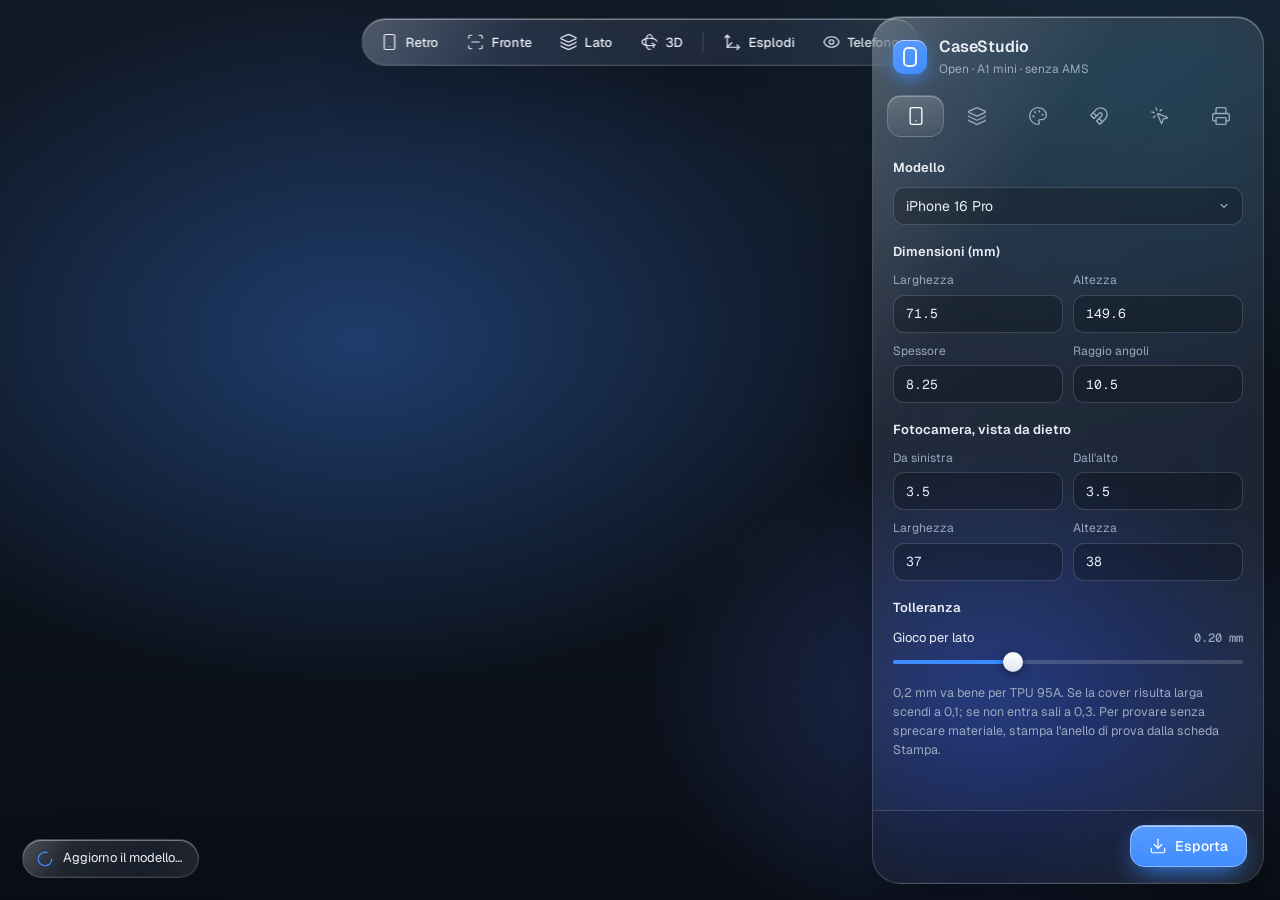
==== index.html @ f45e2c09 "feat: generatore parametrico di cover per A1 mini Co-Authored-By: Claude Sonnet 5.5 <noreply@anthrop" ====
<!doctype html>
<html lang="it">
<head>
<meta charset="utf-8">
<meta name="viewport" content="width=device-width, initial-scale=1, viewport-fit=cover">
<title>CaseStudio Open</title>
<meta name="description" content="Generatore parametrico di cover per telefono stampabili in 3D su Bambu Lab A1 mini, senza AMS.">
<meta name="theme-color" content="#0b1018">
<link rel="icon" href="data:image/svg+xml,%3Csvg xmlns='http://www.w3.org/2000/svg' viewBox='0 0 32 32'%3E%3Crect x='7' y='2' width='18' height='28' rx='5' fill='none' stroke='%233d8bff' stroke-width='2.4'/%3E%3Crect x='10' y='5' width='7' height='7' rx='2.5' fill='%233d8bff'/%3E%3C/svg%3E">
<link rel="preconnect" href="https://fonts.googleapis.com">
<link rel="preconnect" href="https://fonts.gstatic.com" crossorigin>
<link href="https://fonts.googleapis.com/css2?family=Geist:wght@400;500;600&family=Geist+Mono:wght@400;500&display=swap" rel="stylesheet">
<link rel="stylesheet" href="css/style.css">
<script type="importmap">{ "imports": { "three": "./vendor/three.module.min.js" } }</script>
</head>
<body>
<div class="aurora" aria-hidden="true"></div>

<main class="stage">
  <canvas id="cv" aria-label="Anteprima 3D della cover"></canvas>

  <div class="toolbar glass" role="toolbar" aria-label="Vista">
    <button class="tb" data-view="back" title="Retro"><svg class="i"><use href="sprite.svg#smartphone"/></svg><span>Retro</span></button>
    <button class="tb" data-view="front" title="Fronte"><svg class="i"><use href="sprite.svg#scan-line"/></svg><span>Fronte</span></button>
    <button class="tb" data-view="side" title="Lato"><svg class="i"><use href="sprite.svg#layers"/></svg><span>Lato</span></button>
    <button class="tb" data-view="angle" title="3D"><svg class="i"><use href="sprite.svg#rotate-3d"/></svg><span>3D</span></button>
    <i class="sep"></i>
    <button class="tb toggle" id="tgExplode" aria-pressed="false" title="Vista esplosa"><svg class="i"><use href="sprite.svg#move-3d"/></svg><span>Esplodi</span></button>
    <button class="tb toggle" id="tgPhone" aria-pressed="false" title="Mostra il telefono"><svg class="i"><use href="sprite.svg#eye"/></svg><span>Telefono</span></button>
  </div>

  <div class="status glass" id="status" role="status" aria-live="polite">
    <svg class="i spin" id="stSpin"><use href="sprite.svg#loader-circle"/></svg>
    <span id="stText">Avvio motore 3D…</span>
  </div>
</main>

<aside class="panel glass" id="panel">
  <header class="ph">
    <div class="brand"><span class="logo"></span><div><b>CaseStudio</b><small>Open · A1 mini · senza AMS</small></div></div>
  </header>
  <nav class="tabs" id="tabs" role="tablist"></nav>
  <div class="body" id="body"></div>
  <footer class="pf">
    <div class="info" id="info"></div>
    <button class="btn primary" id="goExport"><svg class="i"><use href="sprite.svg#download"/></svg>Esporta</button>
  </footer>
</aside>

<div class="toast glass" id="toast" role="alert" hidden></div>
<input type="file" id="file" accept="image/*" hidden>
<script type="module" src="js/ui.js"></script>
</body>
</html>
---- css/style.css ----
:root {
  --ink: #0a0f17;
  --ink-2: #111926;
  --mist: #e9eef6;
  --mute: #9aa8bd;
  --accent: #3d8bff;
  --accent-soft: color-mix(in srgb, var(--accent) 30%, transparent);
  --glass-a: rgba(255, 255, 255, .13);
  --glass-b: rgba(255, 255, 255, .04);
  --line: rgba(255, 255, 255, .16);
  --r-lg: 28px; --r-md: 16px; --r-sm: 11px;
  --font: 'Geist', system-ui, -apple-system, 'Segoe UI', sans-serif;
  --mono: 'Geist Mono', ui-monospace, 'SF Mono', Consolas, monospace;
  --ease: cubic-bezier(.2, .8, .2, 1);
}
* { box-sizing: border-box; }
html, body { height: 100%; margin: 0; }
body {
  background: var(--ink); color: var(--mist); font: 14px/1.45 var(--font);
  overflow: hidden; -webkit-font-smoothing: antialiased; text-rendering: optimizeLegibility;
}
.aurora {
  position: fixed; inset: 0; z-index: 0; pointer-events: none;
  background:
    radial-gradient(60% 55% at 28% 38%, color-mix(in srgb, var(--accent) 34%, transparent), transparent 70%),
    radial-gradient(40% 40% at 78% 78%, color-mix(in srgb, var(--accent) 16%, #7a5cff 12%), transparent 70%),
    radial-gradient(50% 50% at 90% 8%, rgba(80, 200, 220, .10), transparent 70%),
    linear-gradient(180deg, var(--ink-2), var(--ink));
  transition: background .6s var(--ease);
}
.i { width: 18px; height: 18px; flex: none; }
.glass {
  position: relative;
  background: linear-gradient(145deg, var(--glass-a), var(--glass-b));
  -webkit-backdrop-filter: blur(26px) saturate(170%); backdrop-filter: blur(26px) saturate(170%);
  border: 1px solid var(--line);
  box-shadow: inset 0 1px 0 rgba(255, 255, 255, .38), inset 0 -1px 0 rgba(255, 255, 255, .05), 0 24px 60px -18px rgba(0, 0, 0, .6);
}
.glass::before {  /* riflesso speculare */
  content: ''; position: absolute; inset: 0; border-radius: inherit; pointer-events: none;
  background: linear-gradient(120deg, rgba(255, 255, 255, .16) 0%, transparent 28%, transparent 70%, rgba(255, 255, 255, .06) 100%);
  mix-blend-mode: soft-light;
}

/* ---------- stage ---------- */
.stage { position: fixed; inset: 0; z-index: 1; }
#cv { width: 100%; height: 100%; display: block; touch-action: none; cursor: grab; }
#cv:active { cursor: grabbing; }
.toolbar {
  position: absolute; top: 18px; left: 50%; transform: translateX(-50%); display: flex; align-items: center; gap: 2px;
  padding: 5px; border-radius: 999px; z-index: 3;
}
.sep { width: 1px; height: 20px; background: var(--line); margin: 0 5px; }
.tb {
  display: inline-flex; align-items: center; gap: 7px; height: 36px; padding: 0 13px; border-radius: 999px; border: 0;
  background: transparent; color: var(--mist); font: 500 13px var(--font); cursor: pointer; transition: background .2s, color .2s;
}
.tb:hover { background: rgba(255, 255, 255, .1); }
.tb[aria-pressed="true"] { background: var(--accent-soft); color: #fff; box-shadow: inset 0 0 0 1px color-mix(in srgb, var(--accent) 60%, transparent); }
.status {
  position: absolute; left: 22px; bottom: 22px; display: flex; align-items: center; gap: 9px; padding: 9px 16px 9px 13px;
  border-radius: 999px; font-size: 13px; color: var(--mist); z-index: 3; max-width: calc(100% - 44px);
}
.status .i { color: var(--accent); }
.spin { animation: spin 1s linear infinite; }
.spin.idle { animation: none; }
@keyframes spin { to { transform: rotate(360deg); } }

/* ---------- pannello ---------- */
.panel {
  position: fixed; z-index: 4; top: 16px; right: 16px; bottom: 16px; width: 392px; border-radius: var(--r-lg);
  display: flex; flex-direction: column; overflow: hidden;
}
.ph { padding: 18px 20px 10px; }
.brand { display: flex; align-items: center; gap: 12px; }
.brand b { font-weight: 600; font-size: 16px; letter-spacing: -.01em; display: block; }
.brand small { color: var(--mute); font-size: 12px; }
.logo {
  width: 34px; height: 34px; border-radius: 11px; flex: none; position: relative;
  background: linear-gradient(150deg, color-mix(in srgb, var(--accent) 85%, white), var(--accent));
  box-shadow: inset 0 1px 0 rgba(255, 255, 255, .6), 0 6px 18px -4px var(--accent);
}
.logo::after { content: ''; position: absolute; inset: 7px 10px; border: 2px solid rgba(255, 255, 255, .92); border-radius: 5px; }
.tabs { display: flex; gap: 4px; padding: 6px 14px 12px; }
.tab {
  flex: 1; height: 42px; border-radius: 14px; border: 1px solid transparent; background: transparent; color: var(--mute);
  display: grid; place-items: center; cursor: pointer; transition: all .2s var(--ease);
}
.tab:hover { color: var(--mist); background: rgba(255, 255, 255, .07); }
.tab[aria-selected="true"] {
  color: #fff; background: linear-gradient(180deg, rgba(255, 255, 255, .17), rgba(255, 255, 255, .07));
  border-color: var(--line); box-shadow: inset 0 1px 0 rgba(255, 255, 255, .3);
}
.tab .i { width: 20px; height: 20px; }
.body { flex: 1; overflow-y: auto; padding: 4px 20px 18px; scrollbar-width: thin; scrollbar-color: rgba(255, 255, 255, .25) transparent; }
.body h2 { font-size: 13px; font-weight: 600; color: var(--mist); margin: 18px 0 10px; letter-spacing: 0; }
.body h2:first-child { margin-top: 6px; }
.hint { color: var(--mute); font-size: 12.5px; line-height: 1.5; margin: 6px 0 0; max-width: 60ch; }
.hint b { color: var(--mist); font-weight: 500; }
.pf { display: flex; align-items: center; gap: 12px; padding: 14px 16px 16px 20px; border-top: 1px solid var(--line); background: rgba(0, 0, 0, .12); }
.info { flex: 1; font: 12px/1.45 var(--mono); color: var(--mute); }
.info b { color: var(--mist); font-weight: 500; }

/* ---------- controlli ---------- */
.row { display: grid; grid-template-columns: 1fr auto; align-items: center; gap: 4px 12px; margin: 11px 0; }
.row label, .lab { font-size: 13px; color: var(--mist); }
.row .val { font: 500 12px var(--mono); color: var(--mute); text-align: right; min-width: 52px; }
.row input[type=range] { grid-column: 1 / -1; }
input[type=range] {
  -webkit-appearance: none; appearance: none; width: 100%; height: 22px; background: transparent; cursor: pointer; margin: 0;
}
input[type=range]::-webkit-slider-runnable-track { height: 4px; border-radius: 4px; background: linear-gradient(90deg, var(--accent) var(--p, 50%), rgba(255, 255, 255, .16) var(--p, 50%)); }
input[type=range]::-moz-range-track { height: 4px; border-radius: 4px; background: rgba(255, 255, 255, .16); }
input[type=range]::-moz-range-progress { height: 4px; border-radius: 4px; background: var(--accent); }
input[type=range]::-webkit-slider-thumb {
  -webkit-appearance: none; width: 20px; height: 20px; margin-top: -8px; border-radius: 50%;
  background: linear-gradient(180deg, #fff, #dfe6f2); box-shadow: 0 2px 8px rgba(0, 0, 0, .5), inset 0 -1px 0 rgba(0, 0, 0, .1);
}
input[type=range]::-moz-range-thumb { width: 20px; height: 20px; border: 0; border-radius: 50%; background: #fff; box-shadow: 0 2px 8px rgba(0, 0, 0, .5); }
:where(button, input, select, summary, textarea):focus-visible { outline: 2px solid #fff; outline-offset: 2px; }
.field, select, input[type=text], input[type=number], textarea {
  width: 100%; height: 38px; padding: 0 12px; border-radius: var(--r-sm); border: 1px solid var(--line);
  background: rgba(0, 0, 0, .22); color: var(--mist); font: 14px var(--font); transition: border-color .2s, background .2s;
}
input[type=number] { font-family: var(--mono); font-size: 13px; }
select { appearance: none; padding-right: 32px; background-image: url("data:image/svg+xml,%3Csvg xmlns='http://www.w3.org/2000/svg' width='12' height='12' viewBox='0 0 24 24' fill='none' stroke='%239aa8bd' stroke-width='2.4' stroke-linecap='round'%3E%3Cpath d='m6 9 6 6 6-6'/%3E%3C/svg%3E"); background-repeat: no-repeat; background-position: right 12px center; }
select option, select optgroup { background: #151d2b; color: var(--mist); }
.field:hover, select:hover, input[type=number]:hover { border-color: rgba(255, 255, 255, .3); }
.grid2 { display: grid; grid-template-columns: 1fr 1fr; gap: 10px; }
.grid3 { display: grid; grid-template-columns: repeat(3, 1fr); gap: 10px; }
.fl { display: grid; gap: 5px; font-size: 12px; color: var(--mute); }
.seg { display: flex; padding: 3px; gap: 2px; border-radius: 13px; background: rgba(0, 0, 0, .24); border: 1px solid var(--line); }
.seg button {
  flex: 1; height: 32px; border: 0; border-radius: 10px; background: transparent; color: var(--mute); font: 500 13px var(--font); cursor: pointer; transition: all .2s;
}
.seg button:hover { color: var(--mist); }
.seg button[aria-pressed="true"] { background: linear-gradient(180deg, rgba(255, 255, 255, .22), rgba(255, 255, 255, .1)); color: #fff; box-shadow: inset 0 1px 0 rgba(255, 255, 255, .3); }
.switch { display: flex; align-items: center; justify-content: space-between; gap: 12px; margin: 12px 0; font-size: 13px; cursor: pointer; }
.switch input { position: absolute; opacity: 0; }
.switch .tr { width: 42px; height: 26px; border-radius: 99px; background: rgba(255, 255, 255, .16); position: relative; flex: none; transition: background .25s; box-shadow: inset 0 1px 2px rgba(0, 0, 0, .35); }
.switch .tr::after { content: ''; position: absolute; top: 3px; left: 3px; width: 20px; height: 20px; border-radius: 50%; background: #fff; transition: transform .25s var(--ease); box-shadow: 0 2px 6px rgba(0, 0, 0, .4); }
.switch input:checked + .tr { background: var(--accent); }
.switch input:checked + .tr::after { transform: translateX(16px); }
.switch input:focus-visible + .tr { outline: 2px solid #fff; outline-offset: 2px; }

.btn {
  display: inline-flex; align-items: center; justify-content: center; gap: 8px; height: 42px; padding: 0 18px; border-radius: 14px; border: 1px solid var(--line);
  background: linear-gradient(180deg, rgba(255, 255, 255, .16), rgba(255, 255, 255, .06)); color: var(--mist); font: 500 14px var(--font); cursor: pointer;
  box-shadow: inset 0 1px 0 rgba(255, 255, 255, .3); transition: transform .15s var(--ease), background .2s;
}
.btn:hover { background: linear-gradient(180deg, rgba(255, 255, 255, .24), rgba(255, 255, 255, .1)); }
.btn:active { transform: scale(.97); }
.btn.primary { background: linear-gradient(180deg, color-mix(in srgb, var(--accent) 88%, white), var(--accent)); color: #fff; border-color: color-mix(in srgb, var(--accent) 60%, white); box-shadow: inset 0 1px 0 rgba(255, 255, 255, .5), 0 10px 26px -8px var(--accent); }
.btn.sm { height: 34px; padding: 0 13px; font-size: 13px; border-radius: 11px; }
.btn.wide { width: 100%; }
.btns { display: grid; gap: 10px; margin-top: 10px; }

.chips { display: grid; grid-template-columns: repeat(4, 1fr); gap: 8px; }
.chip {
  display: grid; justify-items: center; gap: 5px; padding: 11px 4px 9px; border-radius: 14px; border: 1px solid var(--line); background: rgba(0, 0, 0, .18);
  color: var(--mute); font: 500 11.5px var(--font); cursor: pointer; transition: all .2s var(--ease);
}
.chip .i { width: 22px; height: 22px; }
.chip:hover { color: var(--mist); border-color: rgba(255, 255, 255, .3); }
.chip[aria-pressed="true"] { color: #fff; background: var(--accent-soft); border-color: color-mix(in srgb, var(--accent) 70%, transparent); }
.swatches { display: flex; gap: 10px; flex-wrap: wrap; }
.sw { display: grid; gap: 5px; justify-items: center; font-size: 11.5px; color: var(--mute); }
.sw input { width: 44px; height: 44px; padding: 0; border: 2px solid rgba(255, 255, 255, .5); border-radius: 50%; background: none; cursor: pointer; overflow: hidden; }
.sw input::-webkit-color-swatch-wrapper { padding: 0; } .sw input::-webkit-color-swatch { border: 0; border-radius: 50%; }
.sw input::-moz-color-swatch { border: 0; border-radius: 50%; }
.note {
  display: flex; gap: 10px; padding: 11px 13px; border-radius: 14px; margin: 12px 0; font-size: 12.5px; line-height: 1.5;
  background: rgba(255, 190, 70, .1); border: 1px solid rgba(255, 190, 70, .35); color: #ffe2a8;
}
.note.info { background: var(--accent-soft); border-color: color-mix(in srgb, var(--accent) 50%, transparent); color: var(--mist); }
.note .i { margin-top: 1px; }
.btnrow { display: grid; grid-template-columns: 1fr auto; gap: 8px; align-items: center; padding: 9px 0 9px 2px; border-bottom: 1px solid rgba(255, 255, 255, .08); }
.btnrow:last-child { border: 0; }
.drop {
  display: grid; place-items: center; gap: 6px; padding: 22px 12px; text-align: center; border-radius: 16px; border: 1.5px dashed rgba(255, 255, 255, .28);
  color: var(--mute); cursor: pointer; transition: all .2s; font-size: 13px;
}
.drop:hover, .drop.over { border-color: var(--accent); color: var(--mist); background: var(--accent-soft); }
.thumb { width: 100%; height: 110px; object-fit: contain; border-radius: 12px; background: #000; border: 1px solid var(--line); }
.kv { display: grid; grid-template-columns: auto 1fr; gap: 3px 14px; font: 12.5px var(--mono); color: var(--mute); margin: 8px 0; }
.kv b { color: var(--mist); font-weight: 500; }
ol.steps { margin: 8px 0 0; padding-left: 20px; color: var(--mute); font-size: 12.5px; line-height: 1.6; }
ol.steps b { color: var(--mist); font-weight: 500; }
.toast {
  position: fixed; left: 50%; bottom: 28px; transform: translateX(-50%); z-index: 20; padding: 12px 18px; border-radius: 999px; font-size: 13px; max-width: min(92vw, 560px);
}
[hidden] { display: none !important; }

/* ---------- mobile ---------- */
@media (max-width: 900px) {
  .panel { top: auto; left: 10px; right: 10px; bottom: 10px; width: auto; height: 52vh; border-radius: 24px; }
  .toolbar { top: 10px; max-width: calc(100% - 20px); overflow-x: auto; }
  .tb span { display: none; }
  .tb { padding: 0 11px; }
  .status { left: 14px; bottom: calc(52vh + 20px); }
}
@media (prefers-reduced-motion: reduce) { * { transition: none !important; animation: none !important; } }
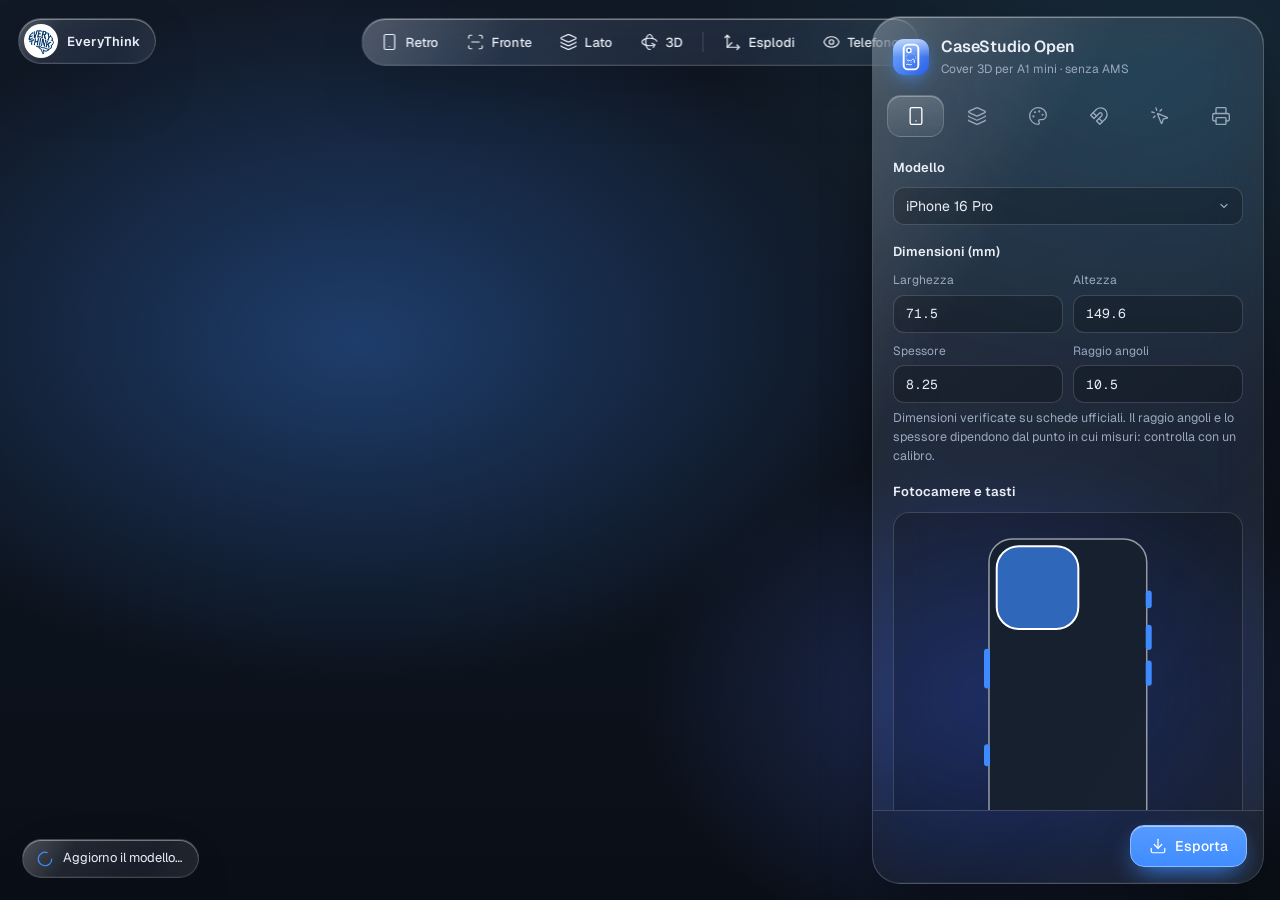
==== commit 54993fc9: "feat: 59 pattern, editor fotocamere/tasti, tasti a membrana, upload immagine, loghi - fotocamere com" ====
--- a/index.html
+++ b/index.html
@@ -6,7 +6,7 @@
 <title>CaseStudio Open</title>
 <meta name="description" content="Generatore parametrico di cover per telefono stampabili in 3D su Bambu Lab A1 mini, senza AMS.">
 <meta name="theme-color" content="#0b1018">
-<link rel="icon" href="data:image/svg+xml,%3Csvg xmlns='http://www.w3.org/2000/svg' viewBox='0 0 32 32'%3E%3Crect x='7' y='2' width='18' height='28' rx='5' fill='none' stroke='%233d8bff' stroke-width='2.4'/%3E%3Crect x='10' y='5' width='7' height='7' rx='2.5' fill='%233d8bff'/%3E%3C/svg%3E">
+<link rel="icon" type="image/svg+xml" href="assets/logo.svg">
 <link rel="preconnect" href="https://fonts.googleapis.com">
 <link rel="preconnect" href="https://fonts.gstatic.com" crossorigin>
 <link href="https://fonts.googleapis.com/css2?family=Geist:wght@400;500;600&family=Geist+Mono:wght@400;500&display=swap" rel="stylesheet">
@@ -29,6 +29,10 @@
     <button class="tb toggle" id="tgPhone" aria-pressed="false" title="Mostra il telefono"><svg class="i"><use href="sprite.svg#eye"/></svg><span>Telefono</span></button>
   </div>
 
+  <a class="maker glass" href="https://github.com/fedcr/casestudio-open" target="_blank" rel="noopener" aria-label="EveryThink">
+    <img src="assets/everythink.png" alt="EveryThink" width="34" height="34"><span>EveryThink</span>
+  </a>
+
   <div class="status glass" id="status" role="status" aria-live="polite">
     <svg class="i spin" id="stSpin"><use href="sprite.svg#loader-circle"/></svg>
     <span id="stText">Avvio motore 3D…</span>
@@ -37,7 +41,7 @@
 
 <aside class="panel glass" id="panel">
   <header class="ph">
-    <div class="brand"><span class="logo"></span><div><b>CaseStudio</b><small>Open · A1 mini · senza AMS</small></div></div>
+    <div class="brand"><img class="logo" src="assets/logo.svg" alt="" width="36" height="36"><div><b>CaseStudio Open</b><small>Cover 3D per A1 mini · senza AMS</small></div></div>
   </header>
   <nav class="tabs" id="tabs" role="tablist"></nav>
   <div class="body" id="body"></div>
@@ -48,7 +52,7 @@
 </aside>
 
 <div class="toast glass" id="toast" role="alert" hidden></div>
-<input type="file" id="file" accept="image/*" hidden>
+<input type="file" id="file" accept="image/*,.svg" class="vh">
 <script type="module" src="js/ui.js"></script>
 </body>
 </html>
--- a/css/style.css
+++ b/css/style.css
@@ -75,12 +75,10 @@
 .brand { display: flex; align-items: center; gap: 12px; }
 .brand b { font-weight: 600; font-size: 16px; letter-spacing: -.01em; display: block; }
 .brand small { color: var(--mute); font-size: 12px; }
-.logo {
-  width: 34px; height: 34px; border-radius: 11px; flex: none; position: relative;
-  background: linear-gradient(150deg, color-mix(in srgb, var(--accent) 85%, white), var(--accent));
-  box-shadow: inset 0 1px 0 rgba(255, 255, 255, .6), 0 6px 18px -4px var(--accent);
-}
-.logo::after { content: ''; position: absolute; inset: 7px 10px; border: 2px solid rgba(255, 255, 255, .92); border-radius: 5px; }
+.logo { width: 36px; height: 36px; border-radius: 11px; flex: none; box-shadow: 0 6px 18px -6px var(--accent); }
+.maker { position: absolute; top: 18px; left: 18px; z-index: 3; display: flex; align-items: center; gap: 9px; padding: 5px 15px 5px 5px; border-radius: 999px; color: var(--mist); text-decoration: none; font: 600 13px var(--font); letter-spacing: .01em; }
+.maker img { width: 34px; height: 34px; border-radius: 50%; background: #fff; object-fit: cover; }
+.vh { position: absolute; width: 1px; height: 1px; opacity: 0; overflow: hidden; pointer-events: none; }
 .tabs { display: flex; gap: 4px; padding: 6px 14px 12px; }
 .tab {
   flex: 1; height: 42px; border-radius: 14px; border: 1px solid transparent; background: transparent; color: var(--mute);
@@ -200,3 +198,30 @@
   .status { left: 14px; bottom: calc(52vh + 20px); }
 }
 @media (prefers-reduced-motion: reduce) { * { transition: none !important; animation: none !important; } }
+
+/* ---------- browser pattern ---------- */
+.cats { display: flex; gap: 6px; overflow-x: auto; padding-bottom: 4px; scrollbar-width: none; }
+.cats::-webkit-scrollbar { display: none; }
+.cat { flex: none; height: 32px; padding: 0 13px; border-radius: 999px; border: 1px solid var(--line); background: rgba(0, 0, 0, .18); color: var(--mute); font: 500 12.5px var(--font); cursor: pointer; transition: all .2s; }
+.cat:hover { color: var(--mist); }
+.cat[aria-pressed="true"] { background: var(--accent-soft); color: #fff; border-color: color-mix(in srgb, var(--accent) 70%, transparent); }
+.pgrid { display: grid; grid-template-columns: repeat(4, 1fr); gap: 8px; margin-top: 10px; }
+.pitem { display: grid; gap: 5px; padding: 5px 5px 7px; border-radius: 14px; border: 1px solid var(--line); background: rgba(0, 0, 0, .18); color: var(--mute); font: 500 11px/1.2 var(--font); cursor: pointer; text-align: center; transition: all .2s var(--ease); }
+.pitem canvas, .pitem .ph-icon { width: 100%; aspect-ratio: 1; border-radius: 10px; background: #1b2434; display: block; image-rendering: auto; }
+.pitem .ph-icon { display: grid; place-items: center; color: var(--mist); }
+.pitem:hover { color: var(--mist); border-color: rgba(255, 255, 255, .3); }
+.pitem[aria-pressed="true"] { color: #fff; background: var(--accent-soft); border-color: color-mix(in srgb, var(--accent) 70%, transparent); }
+.count { color: var(--mute); font-weight: 400; }
+
+/* ---------- editor ---------- */
+.editor { display: grid; place-items: center; padding: 10px; border-radius: 16px; background: rgba(0, 0, 0, .22); border: 1px solid var(--line); }
+.editor canvas { max-width: 100%; touch-action: none; cursor: crosshair; border-radius: 12px; }
+.shapes { display: grid; gap: 6px; margin-top: 10px; }
+.shape { display: grid; grid-template-columns: 22px repeat(4, 1fr) 30px; gap: 5px; align-items: center; padding: 6px; border-radius: 12px; border: 1px solid transparent; font: 11px var(--mono); color: var(--mute); }
+.shape.sel { border-color: color-mix(in srgb, var(--accent) 70%, transparent); background: var(--accent-soft); }
+.shape input { height: 30px; padding: 0 6px; font-size: 12px; }
+.shape button { height: 30px; border-radius: 9px; border: 1px solid var(--line); background: transparent; color: var(--mute); cursor: pointer; }
+.shape button:hover { color: #fff; }
+.legend { display: flex; gap: 14px; flex-wrap: wrap; font-size: 12px; color: var(--mute); margin-top: 8px; }
+.legend i { display: inline-block; width: 10px; height: 10px; border-radius: 3px; margin-right: 6px; vertical-align: -1px; }
+@media (max-width: 900px) { .maker span { display: none; } .maker { top: auto; bottom: calc(52vh + 20px); left: auto; right: 14px; padding: 4px; } .status { max-width: calc(100% - 90px); } }
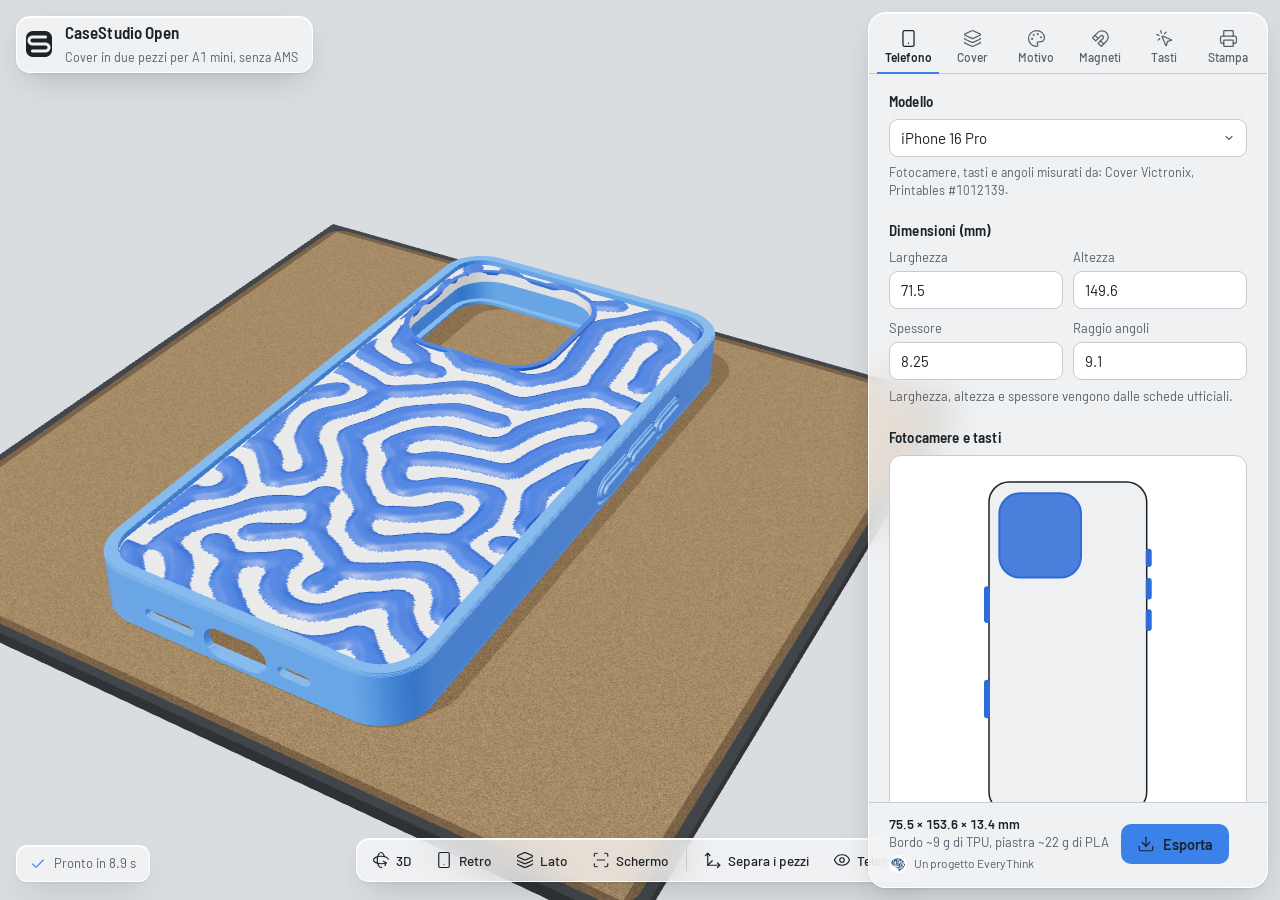
==== commit b745baab: "design: interfaccia chiara da banco, piano A1 mini in scala, concept logo - piano di stampa PEI 180x" ====
--- a/index.html
+++ b/index.html
@@ -1,52 +1,52 @@
 <!doctype html>
 <html lang="it">
+<!-- avoid-ai-design-ignore: K7 (gli stili :focus-visible sono in css/style.css) -->
 <head>
 <meta charset="utf-8">
 <meta name="viewport" content="width=device-width, initial-scale=1, viewport-fit=cover">
 <title>CaseStudio Open</title>
-<meta name="description" content="Generatore parametrico di cover per telefono stampabili in 3D su Bambu Lab A1 mini, senza AMS.">
-<meta name="theme-color" content="#0b1018">
+<meta name="description" content="Generatore parametrico di cover per telefono in due pezzi, stampabili su Bambu Lab A1 mini senza AMS.">
+<meta name="theme-color" content="#d9dde0">
 <link rel="icon" type="image/svg+xml" href="assets/logo.svg">
 <link rel="preconnect" href="https://fonts.googleapis.com">
 <link rel="preconnect" href="https://fonts.gstatic.com" crossorigin>
-<link href="https://fonts.googleapis.com/css2?family=Geist:wght@400;500;600&family=Geist+Mono:wght@400;500&display=swap" rel="stylesheet">
+<link href="https://fonts.googleapis.com/css2?family=Barlow:wght@400;500;600&family=Barlow+Semi+Condensed:wght@600&display=swap" rel="stylesheet">
 <link rel="stylesheet" href="css/style.css">
 <script type="importmap">{ "imports": { "three": "./vendor/three.module.min.js" } }</script>
 </head>
 <body>
-<div class="aurora" aria-hidden="true"></div>
+<main class="stage">
+  <canvas id="cv" tabindex="0" aria-label="Anteprima 3D della cover sul piano di stampa. Trascina per ruotare, rotella per lo zoom."></canvas>
 
-<main class="stage">
-  <canvas id="cv" aria-label="Anteprima 3D della cover"></canvas>
-
-  <div class="toolbar glass" role="toolbar" aria-label="Vista">
-    <button class="tb" data-view="back" title="Retro"><svg class="i"><use href="sprite.svg#smartphone"/></svg><span>Retro</span></button>
-    <button class="tb" data-view="front" title="Fronte"><svg class="i"><use href="sprite.svg#scan-line"/></svg><span>Fronte</span></button>
-    <button class="tb" data-view="side" title="Lato"><svg class="i"><use href="sprite.svg#layers"/></svg><span>Lato</span></button>
-    <button class="tb" data-view="angle" title="3D"><svg class="i"><use href="sprite.svg#rotate-3d"/></svg><span>3D</span></button>
-    <i class="sep"></i>
-    <button class="tb toggle" id="tgExplode" aria-pressed="false" title="Vista esplosa"><svg class="i"><use href="sprite.svg#move-3d"/></svg><span>Esplodi</span></button>
-    <button class="tb toggle" id="tgPhone" aria-pressed="false" title="Mostra il telefono"><svg class="i"><use href="sprite.svg#eye"/></svg><span>Telefono</span></button>
+  <div class="brandbar glass">
+    <img src="assets/logo.svg" alt="" width="32" height="32">
+    <div><b>CaseStudio Open</b><small>Cover in due pezzi per A1 mini, senza AMS</small></div>
   </div>
 
-  <a class="maker glass" href="https://github.com/fedcr/casestudio-open" target="_blank" rel="noopener" aria-label="EveryThink">
-    <img src="assets/everythink.png" alt="EveryThink" width="34" height="34"><span>EveryThink</span>
-  </a>
+  <div class="views glass" role="toolbar" aria-label="Vista">
+    <button class="tb" data-view="angle" aria-label="Vista prospettica"><svg class="i"><use href="sprite.svg#rotate-3d"/></svg><span>3D</span></button>
+    <button class="tb" data-view="back" aria-label="Vista dall'alto, retro della cover"><svg class="i"><use href="sprite.svg#smartphone"/></svg><span>Retro</span></button>
+    <button class="tb" data-view="side" aria-label="Vista laterale"><svg class="i"><use href="sprite.svg#layers"/></svg><span>Lato</span></button>
+    <button class="tb" data-view="front" aria-label="Vista da sotto, lato schermo"><svg class="i"><use href="sprite.svg#scan-line"/></svg><span>Schermo</span></button>
+    <i class="sep" aria-hidden="true"></i>
+    <button class="tb" id="tgExplode" aria-pressed="false"><svg class="i"><use href="sprite.svg#move-3d"/></svg><span>Separa i pezzi</span></button>
+    <button class="tb" id="tgPhone" aria-pressed="false"><svg class="i"><use href="sprite.svg#eye"/></svg><span>Telefono</span></button>
+  </div>
 
   <div class="status glass" id="status" role="status" aria-live="polite">
     <svg class="i spin" id="stSpin"><use href="sprite.svg#loader-circle"/></svg>
-    <span id="stText">Avvio motore 3D…</span>
+    <span id="stText">Avvio del motore 3D</span>
   </div>
 </main>
 
-<aside class="panel glass" id="panel">
-  <header class="ph">
-    <div class="brand"><img class="logo" src="assets/logo.svg" alt="" width="36" height="36"><div><b>CaseStudio Open</b><small>Cover 3D per A1 mini · senza AMS</small></div></div>
-  </header>
+<aside class="panel glass" id="panel" aria-label="Impostazioni della cover">
   <nav class="tabs" id="tabs" role="tablist"></nav>
   <div class="body" id="body"></div>
   <footer class="pf">
-    <div class="info" id="info"></div>
+    <div>
+      <div class="info" id="info">Calcolo in corso</div>
+      <a class="maker" href="https://github.com/fedcr/casestudio-open" target="_blank" rel="noopener"><img src="assets/everythink.png" alt="" width="18" height="18">Un progetto EveryThink</a>
+    </div>
     <button class="btn primary" id="goExport"><svg class="i"><use href="sprite.svg#download"/></svg>Esporta</button>
   </footer>
 </aside>
--- a/css/style.css
+++ b/css/style.css
@@ -1,227 +1,194 @@
+/* CaseStudio Open: strumento chiaro da banco di lavoro.
+   Fondo alluminio, pannelli in vetro solo sopra la vista 3D, accento = colore del filamento. */
 :root {
-  --ink: #0a0f17;
-  --ink-2: #111926;
-  --mist: #e9eef6;
-  --mute: #9aa8bd;
-  --accent: #3d8bff;
-  --accent-soft: color-mix(in srgb, var(--accent) 30%, transparent);
-  --glass-a: rgba(255, 255, 255, .13);
-  --glass-b: rgba(255, 255, 255, .04);
-  --line: rgba(255, 255, 255, .16);
-  --r-lg: 28px; --r-md: 16px; --r-sm: 11px;
-  --font: 'Geist', system-ui, -apple-system, 'Segoe UI', sans-serif;
-  --mono: 'Geist Mono', ui-monospace, 'SF Mono', Consolas, monospace;
-  --ease: cubic-bezier(.2, .8, .2, 1);
+  --ground: #d9dde0;       /* alluminio: fondo della scena */
+  --paper: #f4f5f6;        /* carta: superfici dei pannelli */
+  --ink: #1c2328;          /* inchiostro ardesia: testo */
+  --graphite: #55606a;     /* testo secondario, 6:1 su carta */
+  --rule: #c5cbd0;         /* filetti e bordi */
+  --pei: #9a7442;          /* bronzo PEI: solo il piano di stampa */
+  --warn-ink: #8a4b05; --warn-bg: #fdf0dc; --warn-rule: #e7bf86;
+  --accent: #2f6bd8;       /* sovrascritto dal colore del bordo scelto */
+  --accent-ui: #2f6bd8;    /* accento garantito leggibile su carta */
+  --on-accent: #fff;
+  --glass: rgba(246, 247, 248, .78);
+  --glass-rule: rgba(255, 255, 255, .9);
+  --shadow: 0 1px 2px rgba(28, 35, 40, .08), 0 12px 32px -12px rgba(28, 35, 40, .28);
+  --font: 'Barlow', 'Segoe UI', system-ui, sans-serif;
+  --font-cond: 'Barlow Semi Condensed', 'Barlow', 'Segoe UI', sans-serif;
+  --ease: cubic-bezier(.16, 1, .3, 1);
+  color-scheme: light;
+  accent-color: var(--accent-ui);
 }
 * { box-sizing: border-box; }
 html, body { height: 100%; margin: 0; }
 body {
-  background: var(--ink); color: var(--mist); font: 14px/1.45 var(--font);
-  overflow: hidden; -webkit-font-smoothing: antialiased; text-rendering: optimizeLegibility;
+  background: var(--ground); color: var(--ink); font: 15px/1.45 var(--font);
+  font-variant-numeric: tabular-nums; overflow: hidden; -webkit-font-smoothing: antialiased;
 }
-.aurora {
-  position: fixed; inset: 0; z-index: 0; pointer-events: none;
-  background:
-    radial-gradient(60% 55% at 28% 38%, color-mix(in srgb, var(--accent) 34%, transparent), transparent 70%),
-    radial-gradient(40% 40% at 78% 78%, color-mix(in srgb, var(--accent) 16%, #7a5cff 12%), transparent 70%),
-    radial-gradient(50% 50% at 90% 8%, rgba(80, 200, 220, .10), transparent 70%),
-    linear-gradient(180deg, var(--ink-2), var(--ink));
-  transition: background .6s var(--ease);
-}
+::selection { background: color-mix(in oklab, var(--accent-ui) 28%, white); color: var(--ink); }
+input, textarea { caret-color: var(--accent-ui); }
 .i { width: 18px; height: 18px; flex: none; }
+.vh { position: absolute; width: 1px; height: 1px; opacity: 0; overflow: hidden; pointer-events: none; }
+[hidden] { display: none !important; }
+:where(button, input, select, textarea, a, label[tabindex], canvas):focus-visible { outline: 2px solid var(--accent-ui); outline-offset: 2px; }
+
+/* vetro: solo per elementi che galleggiano sopra la vista 3D (richiesto dal brief: liquid glass)
+   avoid-ai-design-ignore: K3 */
 .glass {
-  position: relative;
-  background: linear-gradient(145deg, var(--glass-a), var(--glass-b));
-  -webkit-backdrop-filter: blur(26px) saturate(170%); backdrop-filter: blur(26px) saturate(170%);
-  border: 1px solid var(--line);
-  box-shadow: inset 0 1px 0 rgba(255, 255, 255, .38), inset 0 -1px 0 rgba(255, 255, 255, .05), 0 24px 60px -18px rgba(0, 0, 0, .6);
-}
-.glass::before {  /* riflesso speculare */
-  content: ''; position: absolute; inset: 0; border-radius: inherit; pointer-events: none;
-  background: linear-gradient(120deg, rgba(255, 255, 255, .16) 0%, transparent 28%, transparent 70%, rgba(255, 255, 255, .06) 100%);
-  mix-blend-mode: soft-light;
+  background: var(--glass);
+  -webkit-backdrop-filter: blur(18px) saturate(140%); backdrop-filter: blur(18px) saturate(140%);
+  border: 1px solid var(--glass-rule);
+  box-shadow: var(--shadow), inset 0 1px 0 rgba(255, 255, 255, .95);
 }
 
-/* ---------- stage ---------- */
+/* ---------- scena ---------- */
 .stage { position: fixed; inset: 0; z-index: 1; }
 #cv { width: 100%; height: 100%; display: block; touch-action: none; cursor: grab; }
 #cv:active { cursor: grabbing; }
-.toolbar {
-  position: absolute; top: 18px; left: 50%; transform: translateX(-50%); display: flex; align-items: center; gap: 2px;
-  padding: 5px; border-radius: 999px; z-index: 3;
+
+.brandbar { position: absolute; top: 16px; left: 16px; z-index: 3; display: flex; align-items: center; gap: 10px; padding: 6px 14px 6px 6px; border-radius: 14px; }
+.brandbar img { width: 32px; height: 32px; display: block; }
+.brandbar b { font: 600 17px/1 var(--font-cond); letter-spacing: .005em; }
+.brandbar small { display: block; margin-top: 3px; font-size: 12.5px; color: var(--graphite); }
+
+.views { position: absolute; left: 50%; bottom: 18px; transform: translateX(-50%); z-index: 3; display: flex; gap: 2px; padding: 4px; border-radius: 13px; }
+.views .sep { width: 1px; margin: 6px 4px; background: var(--rule); }
+.tb {
+  display: inline-flex; align-items: center; gap: 6px; height: 34px; padding: 0 11px; border: 0; border-radius: 9px;
+  background: transparent; color: var(--ink); font: 500 13.5px var(--font); cursor: pointer; transition: background .15s;
 }
-.sep { width: 1px; height: 20px; background: var(--line); margin: 0 5px; }
-.tb {
-  display: inline-flex; align-items: center; gap: 7px; height: 36px; padding: 0 13px; border-radius: 999px; border: 0;
-  background: transparent; color: var(--mist); font: 500 13px var(--font); cursor: pointer; transition: background .2s, color .2s;
-}
-.tb:hover { background: rgba(255, 255, 255, .1); }
-.tb[aria-pressed="true"] { background: var(--accent-soft); color: #fff; box-shadow: inset 0 0 0 1px color-mix(in srgb, var(--accent) 60%, transparent); }
-.status {
-  position: absolute; left: 22px; bottom: 22px; display: flex; align-items: center; gap: 9px; padding: 9px 16px 9px 13px;
-  border-radius: 999px; font-size: 13px; color: var(--mist); z-index: 3; max-width: calc(100% - 44px);
-}
-.status .i { color: var(--accent); }
+.tb:hover { background: rgba(28, 35, 40, .07); }
+.tb[aria-pressed="true"] { background: var(--ink); color: var(--paper); }
+
+.status { position: absolute; left: 16px; bottom: 18px; z-index: 3; display: flex; align-items: center; gap: 8px; padding: 8px 13px; border-radius: 11px; font-size: 13px; color: var(--graphite); max-width: calc(100% - 32px); }
+.status .i { color: var(--accent-ui); width: 16px; height: 16px; }
 .spin { animation: spin 1s linear infinite; }
 .spin.idle { animation: none; }
 @keyframes spin { to { transform: rotate(360deg); } }
 
 /* ---------- pannello ---------- */
-.panel {
-  position: fixed; z-index: 4; top: 16px; right: 16px; bottom: 16px; width: 392px; border-radius: var(--r-lg);
-  display: flex; flex-direction: column; overflow: hidden;
+.panel { position: fixed; z-index: 4; top: 12px; right: 12px; bottom: 12px; width: 400px; border-radius: 18px; display: flex; flex-direction: column; overflow: hidden; }
+.tabs { display: grid; grid-template-columns: repeat(6, 1fr); gap: 2px; padding: 8px 8px 0; border-bottom: 1px solid var(--rule); }
+.tab {
+  display: grid; justify-items: center; gap: 3px; padding: 8px 2px 9px; border: 0; border-bottom: 2px solid transparent; margin-bottom: -1px;
+  background: none; color: var(--graphite); font: 500 12px/1 var(--font); cursor: pointer; transition: color .15s, border-color .15s;
 }
-.ph { padding: 18px 20px 10px; }
-.brand { display: flex; align-items: center; gap: 12px; }
-.brand b { font-weight: 600; font-size: 16px; letter-spacing: -.01em; display: block; }
-.brand small { color: var(--mute); font-size: 12px; }
-.logo { width: 36px; height: 36px; border-radius: 11px; flex: none; box-shadow: 0 6px 18px -6px var(--accent); }
-.maker { position: absolute; top: 18px; left: 18px; z-index: 3; display: flex; align-items: center; gap: 9px; padding: 5px 15px 5px 5px; border-radius: 999px; color: var(--mist); text-decoration: none; font: 600 13px var(--font); letter-spacing: .01em; }
-.maker img { width: 34px; height: 34px; border-radius: 50%; background: #fff; object-fit: cover; }
-.vh { position: absolute; width: 1px; height: 1px; opacity: 0; overflow: hidden; pointer-events: none; }
-.tabs { display: flex; gap: 4px; padding: 6px 14px 12px; }
-.tab {
-  flex: 1; height: 42px; border-radius: 14px; border: 1px solid transparent; background: transparent; color: var(--mute);
-  display: grid; place-items: center; cursor: pointer; transition: all .2s var(--ease);
-}
-.tab:hover { color: var(--mist); background: rgba(255, 255, 255, .07); }
-.tab[aria-selected="true"] {
-  color: #fff; background: linear-gradient(180deg, rgba(255, 255, 255, .17), rgba(255, 255, 255, .07));
-  border-color: var(--line); box-shadow: inset 0 1px 0 rgba(255, 255, 255, .3);
-}
-.tab .i { width: 20px; height: 20px; }
-.body { flex: 1; overflow-y: auto; padding: 4px 20px 18px; scrollbar-width: thin; scrollbar-color: rgba(255, 255, 255, .25) transparent; }
-.body h2 { font-size: 13px; font-weight: 600; color: var(--mist); margin: 18px 0 10px; letter-spacing: 0; }
-.body h2:first-child { margin-top: 6px; }
-.hint { color: var(--mute); font-size: 12.5px; line-height: 1.5; margin: 6px 0 0; max-width: 60ch; }
-.hint b { color: var(--mist); font-weight: 500; }
-.pf { display: flex; align-items: center; gap: 12px; padding: 14px 16px 16px 20px; border-top: 1px solid var(--line); background: rgba(0, 0, 0, .12); }
-.info { flex: 1; font: 12px/1.45 var(--mono); color: var(--mute); }
-.info b { color: var(--mist); font-weight: 500; }
+.tab .i { width: 19px; height: 19px; }
+.tab:hover { color: var(--ink); }
+.tab[aria-selected="true"] { color: var(--ink); border-bottom-color: var(--accent-ui); font-weight: 600; }
+.body { flex: 1; overflow-y: auto; padding: 6px 20px 20px; scrollbar-width: thin; scrollbar-color: var(--rule) transparent; }
+.body::-webkit-scrollbar { width: 8px; } .body::-webkit-scrollbar-thumb { background: var(--rule); border-radius: 8px; }
+.body h2 { font: 600 15px/1.2 var(--font-cond); letter-spacing: .01em; margin: 22px 0 9px; color: var(--ink); }
+.body h2:first-child { margin-top: 12px; }
+.count { color: var(--graphite); font-weight: 400; }
+.hint { color: var(--graphite); font-size: 13px; line-height: 1.5; margin: 7px 0 0; max-width: 62ch; }
+.hint b { color: var(--ink); font-weight: 600; }
+.pf { display: flex; align-items: center; gap: 12px; padding: 12px 14px 14px 20px; border-top: 1px solid var(--rule); }
+.info { flex: 1; font-size: 13px; line-height: 1.4; color: var(--graphite); }
+.info b { color: var(--ink); font-weight: 600; }
+.maker { display: flex; align-items: center; gap: 7px; margin-top: 4px; font-size: 12px; color: var(--graphite); text-decoration: none; }
+.maker img { width: 18px; height: 18px; border-radius: 50%; }
+.maker:hover { color: var(--ink); }
 
 /* ---------- controlli ---------- */
-.row { display: grid; grid-template-columns: 1fr auto; align-items: center; gap: 4px 12px; margin: 11px 0; }
-.row label, .lab { font-size: 13px; color: var(--mist); }
-.row .val { font: 500 12px var(--mono); color: var(--mute); text-align: right; min-width: 52px; }
+.row { display: grid; grid-template-columns: 1fr auto; align-items: center; gap: 2px 12px; margin: 10px 0; }
+.row label { font-size: 14px; }
+.row .val { font-size: 13.5px; font-weight: 500; color: var(--graphite); text-align: right; min-width: 56px; }
 .row input[type=range] { grid-column: 1 / -1; }
-input[type=range] {
-  -webkit-appearance: none; appearance: none; width: 100%; height: 22px; background: transparent; cursor: pointer; margin: 0;
+input[type=range] { -webkit-appearance: none; appearance: none; width: 100%; height: 22px; background: transparent; cursor: pointer; margin: 0; }
+input[type=range]::-webkit-slider-runnable-track { height: 4px; border-radius: 4px; background: linear-gradient(90deg, var(--accent-ui) var(--p, 50%), var(--rule) var(--p, 50%)); }
+input[type=range]::-moz-range-track { height: 4px; border-radius: 4px; background: var(--rule); }
+input[type=range]::-moz-range-progress { height: 4px; border-radius: 4px; background: var(--accent-ui); }
+input[type=range]::-webkit-slider-thumb { -webkit-appearance: none; width: 18px; height: 18px; margin-top: -7px; border-radius: 50%; background: #fff; border: 1px solid var(--rule); box-shadow: 0 1px 3px rgba(28, 35, 40, .3); }
+input[type=range]::-moz-range-thumb { width: 18px; height: 18px; border-radius: 50%; background: #fff; border: 1px solid var(--rule); box-shadow: 0 1px 3px rgba(28, 35, 40, .3); }
+.field, select, input[type=text], input[type=number], textarea {
+  width: 100%; height: 38px; padding: 0 11px; border-radius: 9px; border: 1px solid var(--rule); background: #fff; color: var(--ink); font: 15px var(--font);
+  transition: border-color .15s;
 }
-input[type=range]::-webkit-slider-runnable-track { height: 4px; border-radius: 4px; background: linear-gradient(90deg, var(--accent) var(--p, 50%), rgba(255, 255, 255, .16) var(--p, 50%)); }
-input[type=range]::-moz-range-track { height: 4px; border-radius: 4px; background: rgba(255, 255, 255, .16); }
-input[type=range]::-moz-range-progress { height: 4px; border-radius: 4px; background: var(--accent); }
-input[type=range]::-webkit-slider-thumb {
-  -webkit-appearance: none; width: 20px; height: 20px; margin-top: -8px; border-radius: 50%;
-  background: linear-gradient(180deg, #fff, #dfe6f2); box-shadow: 0 2px 8px rgba(0, 0, 0, .5), inset 0 -1px 0 rgba(0, 0, 0, .1);
-}
-input[type=range]::-moz-range-thumb { width: 20px; height: 20px; border: 0; border-radius: 50%; background: #fff; box-shadow: 0 2px 8px rgba(0, 0, 0, .5); }
-:where(button, input, select, summary, textarea):focus-visible { outline: 2px solid #fff; outline-offset: 2px; }
-.field, select, input[type=text], input[type=number], textarea {
-  width: 100%; height: 38px; padding: 0 12px; border-radius: var(--r-sm); border: 1px solid var(--line);
-  background: rgba(0, 0, 0, .22); color: var(--mist); font: 14px var(--font); transition: border-color .2s, background .2s;
-}
-input[type=number] { font-family: var(--mono); font-size: 13px; }
-select { appearance: none; padding-right: 32px; background-image: url("data:image/svg+xml,%3Csvg xmlns='http://www.w3.org/2000/svg' width='12' height='12' viewBox='0 0 24 24' fill='none' stroke='%239aa8bd' stroke-width='2.4' stroke-linecap='round'%3E%3Cpath d='m6 9 6 6 6-6'/%3E%3C/svg%3E"); background-repeat: no-repeat; background-position: right 12px center; }
-select option, select optgroup { background: #151d2b; color: var(--mist); }
-.field:hover, select:hover, input[type=number]:hover { border-color: rgba(255, 255, 255, .3); }
+.field:hover, select:hover, input[type=number]:hover { border-color: #9ea7ae; }
+select { appearance: none; padding-right: 32px; background: #fff url("data:image/svg+xml,%3Csvg xmlns='http://www.w3.org/2000/svg' width='12' height='12' viewBox='0 0 24 24' fill='none' stroke='%2355606a' stroke-width='2.4' stroke-linecap='round'%3E%3Cpath d='m6 9 6 6 6-6'/%3E%3C/svg%3E") no-repeat right 11px center; }
 .grid2 { display: grid; grid-template-columns: 1fr 1fr; gap: 10px; }
-.grid3 { display: grid; grid-template-columns: repeat(3, 1fr); gap: 10px; }
-.fl { display: grid; gap: 5px; font-size: 12px; color: var(--mute); }
-.seg { display: flex; padding: 3px; gap: 2px; border-radius: 13px; background: rgba(0, 0, 0, .24); border: 1px solid var(--line); }
-.seg button {
-  flex: 1; height: 32px; border: 0; border-radius: 10px; background: transparent; color: var(--mute); font: 500 13px var(--font); cursor: pointer; transition: all .2s;
-}
-.seg button:hover { color: var(--mist); }
-.seg button[aria-pressed="true"] { background: linear-gradient(180deg, rgba(255, 255, 255, .22), rgba(255, 255, 255, .1)); color: #fff; box-shadow: inset 0 1px 0 rgba(255, 255, 255, .3); }
-.switch { display: flex; align-items: center; justify-content: space-between; gap: 12px; margin: 12px 0; font-size: 13px; cursor: pointer; }
+.fl { display: grid; gap: 4px; font-size: 13px; color: var(--graphite); }
+.seg { display: flex; padding: 3px; gap: 2px; border-radius: 10px; background: rgba(28, 35, 40, .07); }
+.seg button { flex: 1; min-height: 32px; padding: 0 6px; border: 0; border-radius: 8px; background: transparent; color: var(--graphite); font: 500 13.5px var(--font); cursor: pointer; transition: background .15s, color .15s; }
+.seg button:hover { color: var(--ink); }
+.seg button[aria-pressed="true"] { background: #fff; color: var(--ink); box-shadow: 0 1px 2px rgba(28, 35, 40, .18); }
+.switch { display: flex; align-items: center; justify-content: space-between; gap: 12px; margin: 12px 0; font-size: 14px; cursor: pointer; }
 .switch input { position: absolute; opacity: 0; }
-.switch .tr { width: 42px; height: 26px; border-radius: 99px; background: rgba(255, 255, 255, .16); position: relative; flex: none; transition: background .25s; box-shadow: inset 0 1px 2px rgba(0, 0, 0, .35); }
-.switch .tr::after { content: ''; position: absolute; top: 3px; left: 3px; width: 20px; height: 20px; border-radius: 50%; background: #fff; transition: transform .25s var(--ease); box-shadow: 0 2px 6px rgba(0, 0, 0, .4); }
-.switch input:checked + .tr { background: var(--accent); }
+.switch .tr { width: 38px; height: 22px; border-radius: 99px; background: #b9c0c6; position: relative; flex: none; transition: background .2s; }
+.switch .tr::after { content: ''; position: absolute; top: 2px; left: 2px; width: 18px; height: 18px; border-radius: 50%; background: #fff; transition: transform .2s var(--ease); box-shadow: 0 1px 2px rgba(28, 35, 40, .3); }
+.switch input:checked + .tr { background: var(--accent-ui); }
 .switch input:checked + .tr::after { transform: translateX(16px); }
-.switch input:focus-visible + .tr { outline: 2px solid #fff; outline-offset: 2px; }
+.switch input:focus-visible + .tr { outline: 2px solid var(--accent-ui); outline-offset: 2px; }
 
 .btn {
-  display: inline-flex; align-items: center; justify-content: center; gap: 8px; height: 42px; padding: 0 18px; border-radius: 14px; border: 1px solid var(--line);
-  background: linear-gradient(180deg, rgba(255, 255, 255, .16), rgba(255, 255, 255, .06)); color: var(--mist); font: 500 14px var(--font); cursor: pointer;
-  box-shadow: inset 0 1px 0 rgba(255, 255, 255, .3); transition: transform .15s var(--ease), background .2s;
+  display: inline-flex; align-items: center; justify-content: center; gap: 8px; height: 40px; padding: 0 15px; border-radius: 10px;
+  border: 1px solid var(--rule); background: #fff; color: var(--ink); font: 500 14.5px var(--font); cursor: pointer; transition: background .15s, transform .1s;
 }
-.btn:hover { background: linear-gradient(180deg, rgba(255, 255, 255, .24), rgba(255, 255, 255, .1)); }
-.btn:active { transform: scale(.97); }
-.btn.primary { background: linear-gradient(180deg, color-mix(in srgb, var(--accent) 88%, white), var(--accent)); color: #fff; border-color: color-mix(in srgb, var(--accent) 60%, white); box-shadow: inset 0 1px 0 rgba(255, 255, 255, .5), 0 10px 26px -8px var(--accent); }
-.btn.sm { height: 34px; padding: 0 13px; font-size: 13px; border-radius: 11px; }
+.btn:hover { background: #eef0f2; }
+.btn:active { transform: translateY(1px); }
+.btn.primary { background: var(--accent-ui); border-color: transparent; color: var(--on-accent); font-weight: 600; }
+.btn.primary:hover { background: color-mix(in oklab, var(--accent-ui) 88%, black); }
+.btn.sm { height: 34px; padding: 0 12px; font-size: 13.5px; }
 .btn.wide { width: 100%; }
-.btns { display: grid; gap: 10px; margin-top: 10px; }
+.btns { display: grid; gap: 8px; margin-top: 10px; }
+.btns.two { grid-template-columns: 1fr 1fr; }
+.btns.three { grid-template-columns: 1fr 1fr 1fr; }
 
-.chips { display: grid; grid-template-columns: repeat(4, 1fr); gap: 8px; }
-.chip {
-  display: grid; justify-items: center; gap: 5px; padding: 11px 4px 9px; border-radius: 14px; border: 1px solid var(--line); background: rgba(0, 0, 0, .18);
-  color: var(--mute); font: 500 11.5px var(--font); cursor: pointer; transition: all .2s var(--ease);
-}
-.chip .i { width: 22px; height: 22px; }
-.chip:hover { color: var(--mist); border-color: rgba(255, 255, 255, .3); }
-.chip[aria-pressed="true"] { color: #fff; background: var(--accent-soft); border-color: color-mix(in srgb, var(--accent) 70%, transparent); }
-.swatches { display: flex; gap: 10px; flex-wrap: wrap; }
-.sw { display: grid; gap: 5px; justify-items: center; font-size: 11.5px; color: var(--mute); }
-.sw input { width: 44px; height: 44px; padding: 0; border: 2px solid rgba(255, 255, 255, .5); border-radius: 50%; background: none; cursor: pointer; overflow: hidden; }
-.sw input::-webkit-color-swatch-wrapper { padding: 0; } .sw input::-webkit-color-swatch { border: 0; border-radius: 50%; }
+.swatches { display: flex; gap: 14px; flex-wrap: wrap; }
+.sw { display: grid; gap: 5px; justify-items: center; font-size: 12.5px; color: var(--graphite); }
+.sw input { width: 42px; height: 42px; padding: 0; border: 1px solid var(--rule); border-radius: 50%; background: none; cursor: pointer; overflow: hidden; }
+.sw input::-webkit-color-swatch-wrapper { padding: 3px; } .sw input::-webkit-color-swatch { border: 0; border-radius: 50%; }
 .sw input::-moz-color-swatch { border: 0; border-radius: 50%; }
-.note {
-  display: flex; gap: 10px; padding: 11px 13px; border-radius: 14px; margin: 12px 0; font-size: 12.5px; line-height: 1.5;
-  background: rgba(255, 190, 70, .1); border: 1px solid rgba(255, 190, 70, .35); color: #ffe2a8;
-}
-.note.info { background: var(--accent-soft); border-color: color-mix(in srgb, var(--accent) 50%, transparent); color: var(--mist); }
+.note { display: flex; gap: 10px; padding: 10px 12px; border-radius: 10px; margin: 12px 0; font-size: 13.5px; line-height: 1.5; background: var(--warn-bg); border: 1px solid var(--warn-rule); color: var(--warn-ink); }
+.note.info { background: #fff; border-color: var(--rule); color: var(--ink); }
+.note.info .i { color: var(--accent-ui); }
 .note .i { margin-top: 1px; }
-.btnrow { display: grid; grid-template-columns: 1fr auto; gap: 8px; align-items: center; padding: 9px 0 9px 2px; border-bottom: 1px solid rgba(255, 255, 255, .08); }
-.btnrow:last-child { border: 0; }
-.drop {
-  display: grid; place-items: center; gap: 6px; padding: 22px 12px; text-align: center; border-radius: 16px; border: 1.5px dashed rgba(255, 255, 255, .28);
-  color: var(--mute); cursor: pointer; transition: all .2s; font-size: 13px;
-}
-.drop:hover, .drop.over { border-color: var(--accent); color: var(--mist); background: var(--accent-soft); }
-.thumb { width: 100%; height: 110px; object-fit: contain; border-radius: 12px; background: #000; border: 1px solid var(--line); }
-.kv { display: grid; grid-template-columns: auto 1fr; gap: 3px 14px; font: 12.5px var(--mono); color: var(--mute); margin: 8px 0; }
-.kv b { color: var(--mist); font-weight: 500; }
-ol.steps { margin: 8px 0 0; padding-left: 20px; color: var(--mute); font-size: 12.5px; line-height: 1.6; }
-ol.steps b { color: var(--mist); font-weight: 500; }
-.toast {
-  position: fixed; left: 50%; bottom: 28px; transform: translateX(-50%); z-index: 20; padding: 12px 18px; border-radius: 999px; font-size: 13px; max-width: min(92vw, 560px);
-}
-[hidden] { display: none !important; }
+.btnrow { padding: 8px 0 4px; border-top: 1px solid var(--rule); }
+.drop { display: grid; place-items: center; gap: 5px; padding: 20px 12px; text-align: center; border-radius: 12px; border: 1.5px dashed #9ea7ae; background: #fff; color: var(--graphite); cursor: pointer; transition: border-color .15s, background .15s; font-size: 14px; }
+.drop:hover, .drop.over { border-color: var(--accent-ui); color: var(--ink); }
+.thumb { width: 100%; height: 120px; object-fit: contain; border-radius: 10px; background: #fff; border: 1px solid var(--rule); margin-top: 8px; }
+.kv { display: grid; grid-template-columns: auto 1fr; gap: 4px 16px; font-size: 14px; color: var(--graphite); margin: 6px 0; }
+.kv b { color: var(--ink); font-weight: 500; }
+ol.steps { margin: 6px 0 0; padding-left: 20px; color: var(--graphite); font-size: 13.5px; line-height: 1.6; }
+ol.steps b { color: var(--ink); font-weight: 600; }
+.toast { position: fixed; left: 50%; bottom: 72px; transform: translateX(-50%); z-index: 20; padding: 10px 16px; border-radius: 11px; font-size: 14px; max-width: min(92vw, 520px); }
+
+/* ---------- motivi ---------- */
+.cats { display: flex; gap: 4px; flex-wrap: wrap; }
+.cat { height: 30px; padding: 0 11px; border-radius: 8px; border: 1px solid var(--rule); background: #fff; color: var(--graphite); font: 500 13px var(--font); cursor: pointer; }
+.cat:hover { color: var(--ink); }
+.cat[aria-pressed="true"] { background: var(--ink); border-color: var(--ink); color: var(--paper); }
+.pgrid { display: grid; grid-template-columns: repeat(4, 1fr); gap: 10px 8px; margin-top: 12px; }
+.pitem { display: grid; gap: 5px; padding: 0; border: 0; background: none; color: var(--graphite); font: 500 12px/1.2 var(--font); cursor: pointer; text-align: center; }
+.pitem canvas, .pitem .ph-icon { width: 100%; aspect-ratio: 1; border-radius: 9px; background: #fff; display: block; border: 1px solid var(--rule); transition: border-color .15s, box-shadow .15s; }
+.pitem .ph-icon { display: grid; place-items: center; color: var(--graphite); }
+.pitem:hover { color: var(--ink); }
+.pitem:hover canvas, .pitem:hover .ph-icon { border-color: #9ea7ae; }
+.pitem[aria-pressed="true"] { color: var(--ink); font-weight: 600; }
+.pitem[aria-pressed="true"] canvas, .pitem[aria-pressed="true"] .ph-icon { border-color: var(--accent-ui); box-shadow: 0 0 0 2px var(--accent-ui); }
+
+/* ---------- editor ---------- */
+.editor { display: grid; place-items: center; padding: 10px; border-radius: 12px; background: #fff; border: 1px solid var(--rule); }
+.editor canvas { max-width: 100%; touch-action: none; border-radius: 8px; }
+.legend { display: flex; gap: 14px; flex-wrap: wrap; font-size: 12.5px; color: var(--graphite); margin-top: 8px; }
+.legend i { display: inline-block; width: 10px; height: 10px; border-radius: 3px; margin-right: 6px; vertical-align: -1px; }
+.shapes { display: grid; gap: 4px; margin-top: 10px; }
+.shape { display: grid; grid-template-columns: 22px repeat(4, 1fr) 32px; gap: 5px; align-items: center; padding: 5px; border-radius: 10px; border: 1px solid transparent; color: var(--graphite); }
+.shape .i { width: 16px; height: 16px; }
+.shape.sel { border-color: var(--accent-ui); background: #fff; }
+.shape input { height: 30px; padding: 0 6px; font-size: 13px; }
+.shape button { height: 30px; border-radius: 8px; border: 1px solid var(--rule); background: #fff; color: var(--graphite); cursor: pointer; display: grid; place-items: center; }
+.shape button:hover { color: var(--ink); }
+.src { font-size: 12.5px; color: var(--graphite); margin-top: 6px; }
 
 /* ---------- mobile ---------- */
 @media (max-width: 900px) {
-  .panel { top: auto; left: 10px; right: 10px; bottom: 10px; width: auto; height: 52vh; border-radius: 24px; }
-  .toolbar { top: 10px; max-width: calc(100% - 20px); overflow-x: auto; }
+  .panel { top: auto; left: 8px; right: 8px; bottom: 8px; width: auto; height: 54vh; border-radius: 16px; }
+  .views { bottom: calc(54vh + 18px); }
   .tb span { display: none; }
-  .tb { padding: 0 11px; }
-  .status { left: 14px; bottom: calc(52vh + 20px); }
+  .status { bottom: auto; top: 64px; }
+  .brandbar small { display: none; }
 }
-@media (prefers-reduced-motion: reduce) { * { transition: none !important; animation: none !important; } }
-
-/* ---------- browser pattern ---------- */
-.cats { display: flex; gap: 6px; overflow-x: auto; padding-bottom: 4px; scrollbar-width: none; }
-.cats::-webkit-scrollbar { display: none; }
-.cat { flex: none; height: 32px; padding: 0 13px; border-radius: 999px; border: 1px solid var(--line); background: rgba(0, 0, 0, .18); color: var(--mute); font: 500 12.5px var(--font); cursor: pointer; transition: all .2s; }
-.cat:hover { color: var(--mist); }
-.cat[aria-pressed="true"] { background: var(--accent-soft); color: #fff; border-color: color-mix(in srgb, var(--accent) 70%, transparent); }
-.pgrid { display: grid; grid-template-columns: repeat(4, 1fr); gap: 8px; margin-top: 10px; }
-.pitem { display: grid; gap: 5px; padding: 5px 5px 7px; border-radius: 14px; border: 1px solid var(--line); background: rgba(0, 0, 0, .18); color: var(--mute); font: 500 11px/1.2 var(--font); cursor: pointer; text-align: center; transition: all .2s var(--ease); }
-.pitem canvas, .pitem .ph-icon { width: 100%; aspect-ratio: 1; border-radius: 10px; background: #1b2434; display: block; image-rendering: auto; }
-.pitem .ph-icon { display: grid; place-items: center; color: var(--mist); }
-.pitem:hover { color: var(--mist); border-color: rgba(255, 255, 255, .3); }
-.pitem[aria-pressed="true"] { color: #fff; background: var(--accent-soft); border-color: color-mix(in srgb, var(--accent) 70%, transparent); }
-.count { color: var(--mute); font-weight: 400; }
-
-/* ---------- editor ---------- */
-.editor { display: grid; place-items: center; padding: 10px; border-radius: 16px; background: rgba(0, 0, 0, .22); border: 1px solid var(--line); }
-.editor canvas { max-width: 100%; touch-action: none; cursor: crosshair; border-radius: 12px; }
-.shapes { display: grid; gap: 6px; margin-top: 10px; }
-.shape { display: grid; grid-template-columns: 22px repeat(4, 1fr) 30px; gap: 5px; align-items: center; padding: 6px; border-radius: 12px; border: 1px solid transparent; font: 11px var(--mono); color: var(--mute); }
-.shape.sel { border-color: color-mix(in srgb, var(--accent) 70%, transparent); background: var(--accent-soft); }
-.shape input { height: 30px; padding: 0 6px; font-size: 12px; }
-.shape button { height: 30px; border-radius: 9px; border: 1px solid var(--line); background: transparent; color: var(--mute); cursor: pointer; }
-.shape button:hover { color: #fff; }
-.legend { display: flex; gap: 14px; flex-wrap: wrap; font-size: 12px; color: var(--mute); margin-top: 8px; }
-.legend i { display: inline-block; width: 10px; height: 10px; border-radius: 3px; margin-right: 6px; vertical-align: -1px; }
-@media (max-width: 900px) { .maker span { display: none; } .maker { top: auto; bottom: calc(52vh + 20px); left: auto; right: 14px; padding: 4px; } .status { max-width: calc(100% - 90px); } }
+@media (prefers-reduced-motion: reduce) { *, *::before, *::after { transition: none !important; animation: none !important; } }
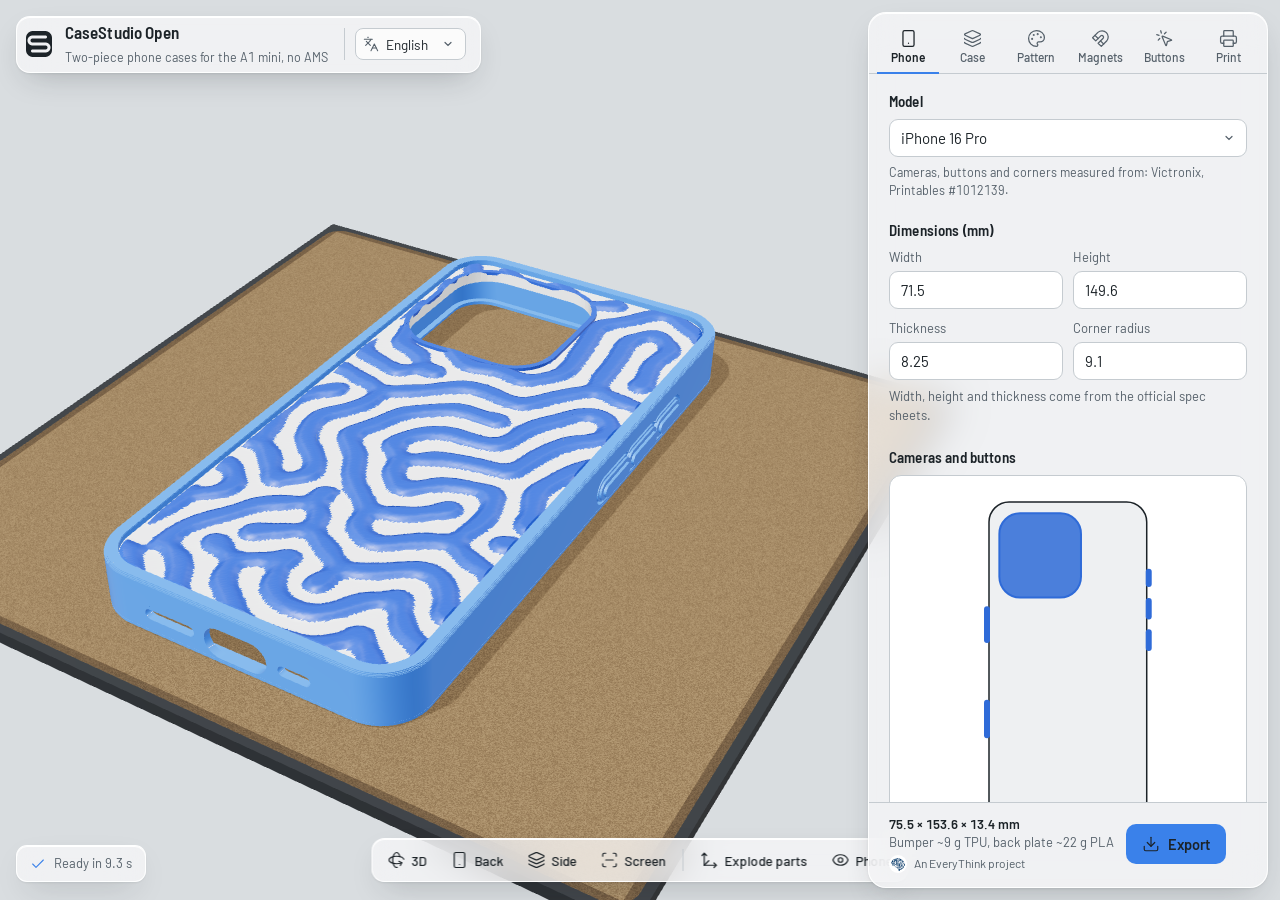
==== commit 23266b7d: "feat: interfaccia in 5 lingue (inglese predefinito) e nuovi concept logo - js/i18n.js: EN, IT, DE, F" ====
--- a/index.html
+++ b/index.html
@@ -1,5 +1,5 @@
 <!doctype html>
-<html lang="it">
+<html lang="en">
 <!-- avoid-ai-design-ignore: K7 (gli stili :focus-visible sono in css/style.css) -->
 <head>
 <meta charset="utf-8">
@@ -16,38 +16,39 @@
 </head>
 <body>
 <main class="stage">
-  <canvas id="cv" tabindex="0" aria-label="Anteprima 3D della cover sul piano di stampa. Trascina per ruotare, rotella per lo zoom."></canvas>
+  <canvas id="cv" tabindex="0" data-i18n-aria="Anteprima 3D della cover sul piano di stampa. Trascina per ruotare, rotella per lo zoom."></canvas>
 
   <div class="brandbar glass">
     <img src="assets/logo.svg" alt="" width="32" height="32">
-    <div><b>CaseStudio Open</b><small>Cover in due pezzi per A1 mini, senza AMS</small></div>
+    <div><b>CaseStudio Open</b><small data-i18n="Cover in due pezzi per A1 mini, senza AMS"></small></div>
+    <label class="lang"><svg class="i" aria-hidden="true"><use href="sprite.svg#languages"/></svg><select id="lang"></select></label>
   </div>
 
-  <div class="views glass" role="toolbar" aria-label="Vista">
-    <button class="tb" data-view="angle" aria-label="Vista prospettica"><svg class="i"><use href="sprite.svg#rotate-3d"/></svg><span>3D</span></button>
-    <button class="tb" data-view="back" aria-label="Vista dall'alto, retro della cover"><svg class="i"><use href="sprite.svg#smartphone"/></svg><span>Retro</span></button>
-    <button class="tb" data-view="side" aria-label="Vista laterale"><svg class="i"><use href="sprite.svg#layers"/></svg><span>Lato</span></button>
-    <button class="tb" data-view="front" aria-label="Vista da sotto, lato schermo"><svg class="i"><use href="sprite.svg#scan-line"/></svg><span>Schermo</span></button>
+  <div class="views glass" role="toolbar" data-i18n-aria="Vista">
+    <button class="tb" data-view="angle" data-i18n-aria="Vista prospettica"><svg class="i"><use href="sprite.svg#rotate-3d"/></svg><span data-i18n="3D"></span></button>
+    <button class="tb" data-view="back" data-i18n-aria="Vista dall'alto, retro della cover"><svg class="i"><use href="sprite.svg#smartphone"/></svg><span data-i18n="Retro"></span></button>
+    <button class="tb" data-view="side" data-i18n-aria="Vista laterale"><svg class="i"><use href="sprite.svg#layers"/></svg><span data-i18n="Lato"></span></button>
+    <button class="tb" data-view="front" data-i18n-aria="Vista da sotto, lato schermo"><svg class="i"><use href="sprite.svg#scan-line"/></svg><span data-i18n="Schermo"></span></button>
     <i class="sep" aria-hidden="true"></i>
-    <button class="tb" id="tgExplode" aria-pressed="false"><svg class="i"><use href="sprite.svg#move-3d"/></svg><span>Separa i pezzi</span></button>
-    <button class="tb" id="tgPhone" aria-pressed="false"><svg class="i"><use href="sprite.svg#eye"/></svg><span>Telefono</span></button>
+    <button class="tb" id="tgExplode" aria-pressed="false"><svg class="i"><use href="sprite.svg#move-3d"/></svg><span data-i18n="Separa i pezzi"></span></button>
+    <button class="tb" id="tgPhone" aria-pressed="false"><svg class="i"><use href="sprite.svg#eye"/></svg><span data-i18n="Telefono"></span></button>
   </div>
 
   <div class="status glass" id="status" role="status" aria-live="polite">
     <svg class="i spin" id="stSpin"><use href="sprite.svg#loader-circle"/></svg>
-    <span id="stText">Avvio del motore 3D</span>
+    <span id="stText" data-i18n="Avvio del motore 3D"></span>
   </div>
 </main>
 
-<aside class="panel glass" id="panel" aria-label="Impostazioni della cover">
+<aside class="panel glass" id="panel" data-i18n-aria="Impostazioni della cover">
   <nav class="tabs" id="tabs" role="tablist"></nav>
   <div class="body" id="body"></div>
   <footer class="pf">
     <div>
-      <div class="info" id="info">Calcolo in corso</div>
-      <a class="maker" href="https://github.com/fedcr/casestudio-open" target="_blank" rel="noopener"><img src="assets/everythink.png" alt="" width="18" height="18">Un progetto EveryThink</a>
+      <div class="info" id="info" data-i18n="Calcolo in corso"></div>
+      <a class="maker" href="https://github.com/fedcr/casestudio-open" target="_blank" rel="noopener"><img src="assets/everythink.png" alt="" width="18" height="18"><span data-i18n="Un progetto EveryThink"></span></a>
     </div>
-    <button class="btn primary" id="goExport"><svg class="i"><use href="sprite.svg#download"/></svg>Esporta</button>
+    <button class="btn primary" id="goExport"><svg class="i"><use href="sprite.svg#download"/></svg><span data-i18n="Esporta"></span></button>
   </footer>
 </aside>
 
--- a/css/style.css
+++ b/css/style.css
@@ -50,6 +50,9 @@
 .brandbar { position: absolute; top: 16px; left: 16px; z-index: 3; display: flex; align-items: center; gap: 10px; padding: 6px 14px 6px 6px; border-radius: 14px; }
 .brandbar img { width: 32px; height: 32px; display: block; }
 .brandbar b { font: 600 17px/1 var(--font-cond); letter-spacing: .005em; }
+.lang { position: relative; display: flex; align-items: center; margin-left: 6px; padding-left: 10px; border-left: 1px solid var(--rule); color: var(--graphite); }
+.lang .i { position: absolute; left: 18px; width: 16px; height: 16px; pointer-events: none; }
+.lang select { height: 32px; width: auto; padding: 0 28px 0 30px; border-radius: 8px; font-size: 13.5px; background-color: rgba(255, 255, 255, .7); }
 .brandbar small { display: block; margin-top: 3px; font-size: 12.5px; color: var(--graphite); }
 
 .views { position: absolute; left: 50%; bottom: 18px; transform: translateX(-50%); z-index: 3; display: flex; gap: 2px; padding: 4px; border-radius: 13px; }
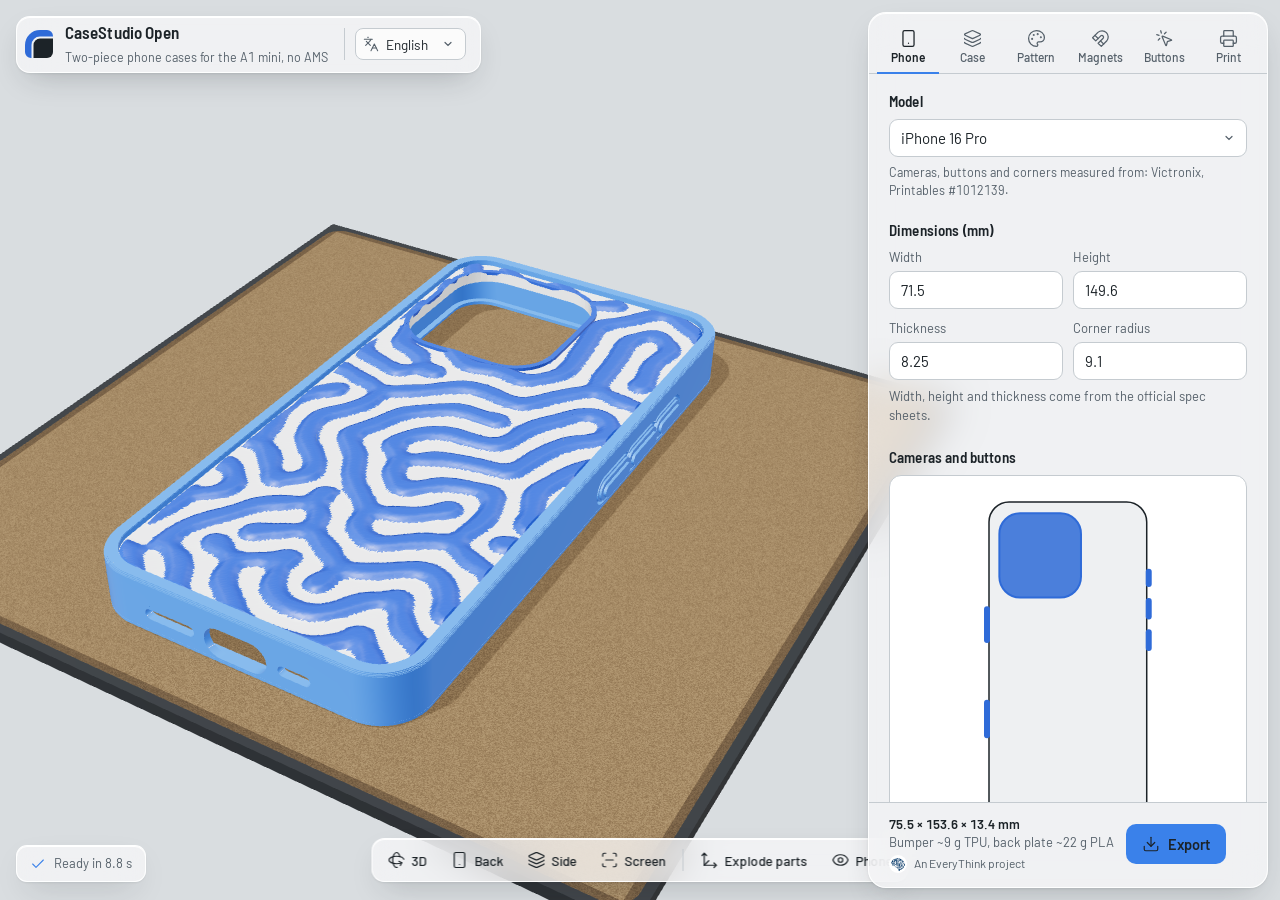
==== commit a5ff8ff5: "brand: logo Angolo definitivo e kit completo - simbolo con archi veri (18 punti), taglio per <32 px," ====
--- a/index.html
+++ b/index.html
@@ -7,7 +7,10 @@
 <title>CaseStudio Open</title>
 <meta name="description" content="Generatore parametrico di cover per telefono in due pezzi, stampabili su Bambu Lab A1 mini senza AMS.">
 <meta name="theme-color" content="#d9dde0">
-<link rel="icon" type="image/svg+xml" href="assets/logo.svg">
+<link rel="icon" href="assets/brand/favicon.ico" sizes="32x32">
+<link rel="icon" type="image/svg+xml" href="assets/brand/favicon.svg">
+<link rel="apple-touch-icon" href="assets/brand/apple-touch-icon.png">
+<link rel="manifest" href="assets/brand/site.webmanifest">
 <link rel="preconnect" href="https://fonts.googleapis.com">
 <link rel="preconnect" href="https://fonts.gstatic.com" crossorigin>
 <link href="https://fonts.googleapis.com/css2?family=Barlow:wght@400;500;600&family=Barlow+Semi+Condensed:wght@600&display=swap" rel="stylesheet">
